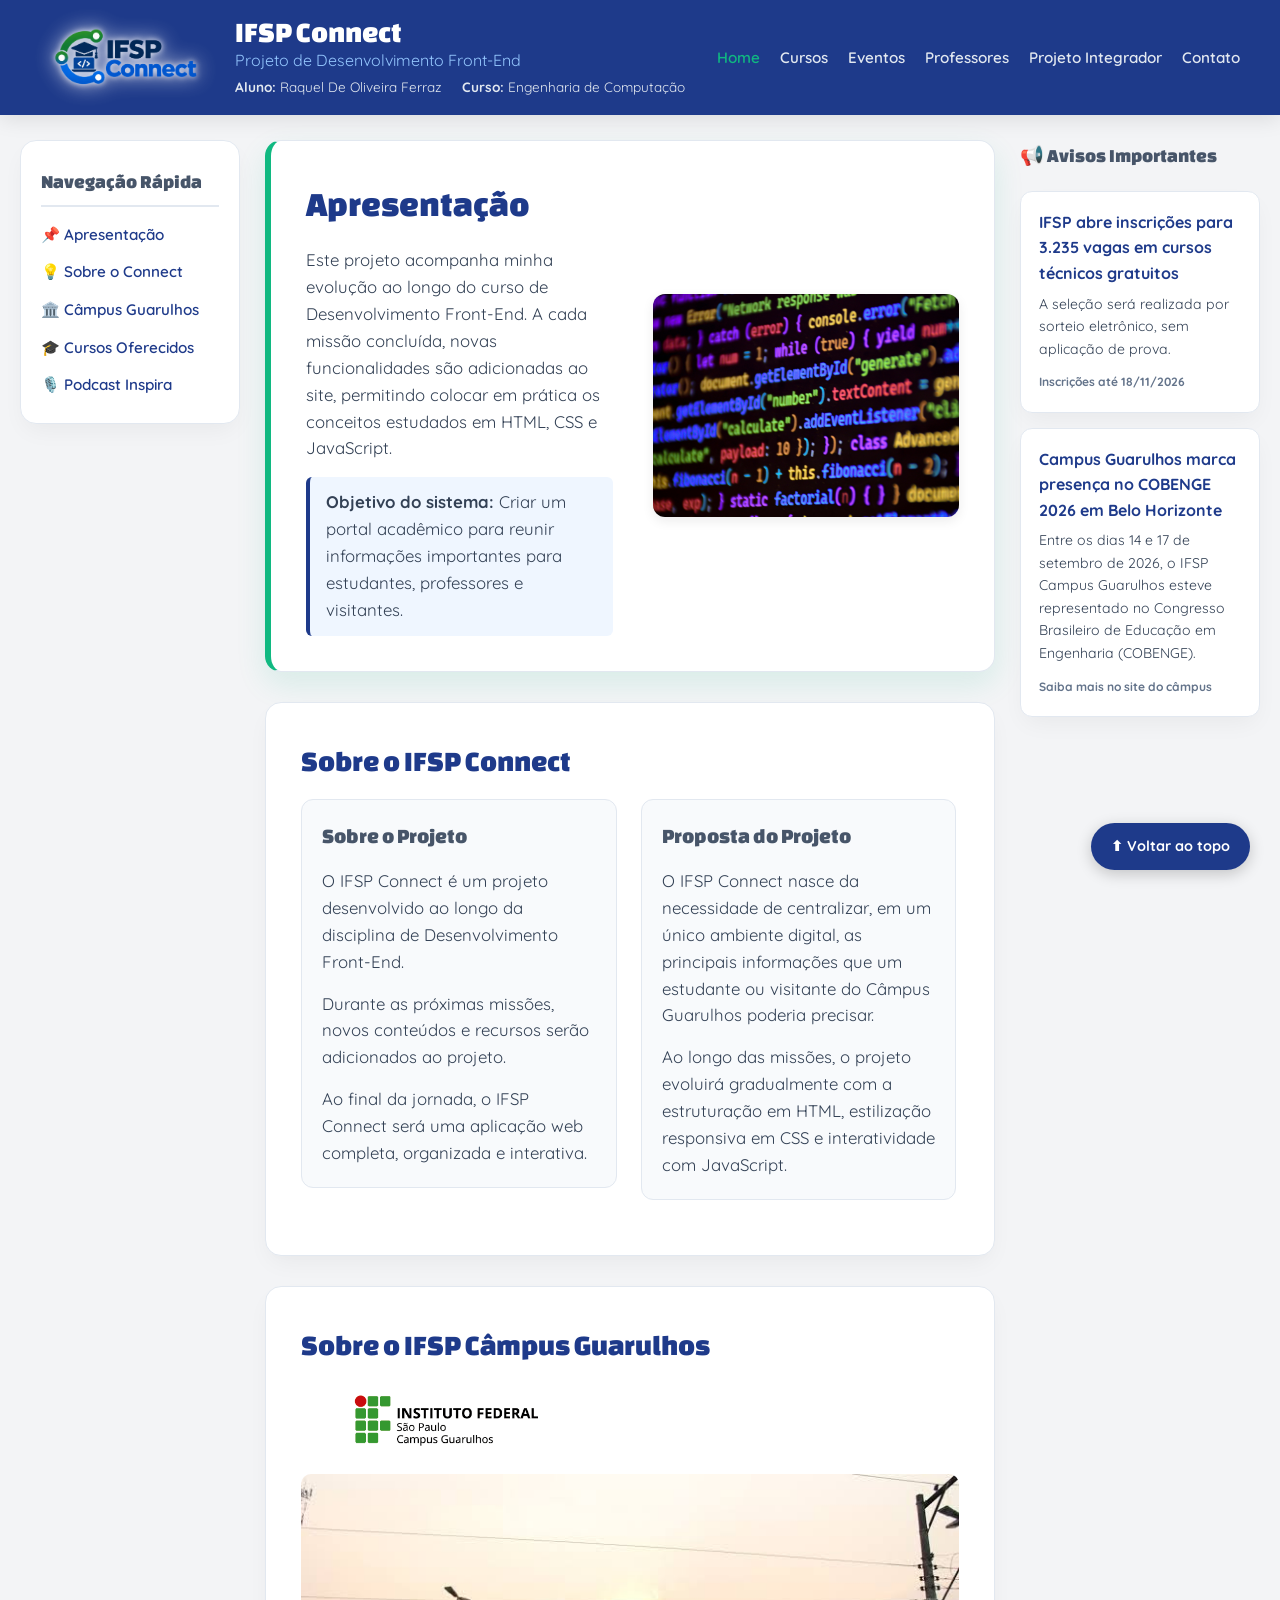
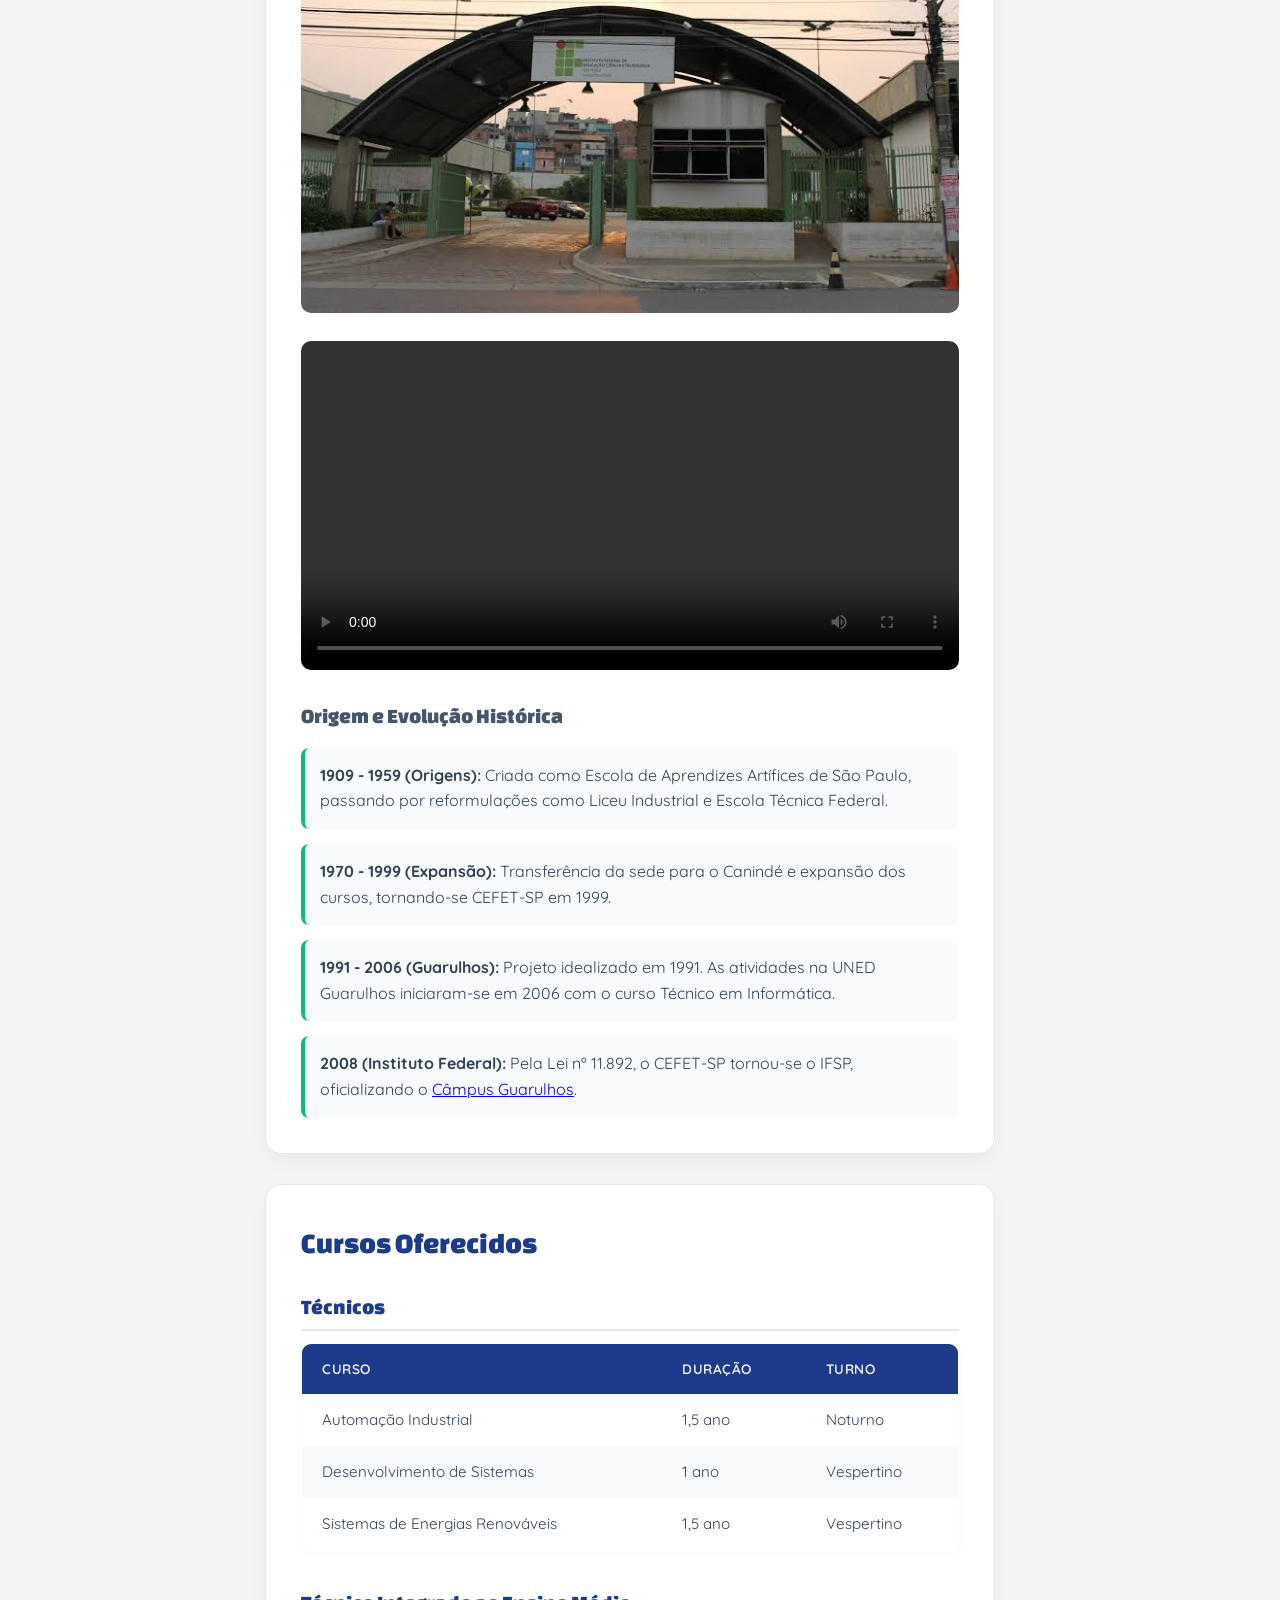
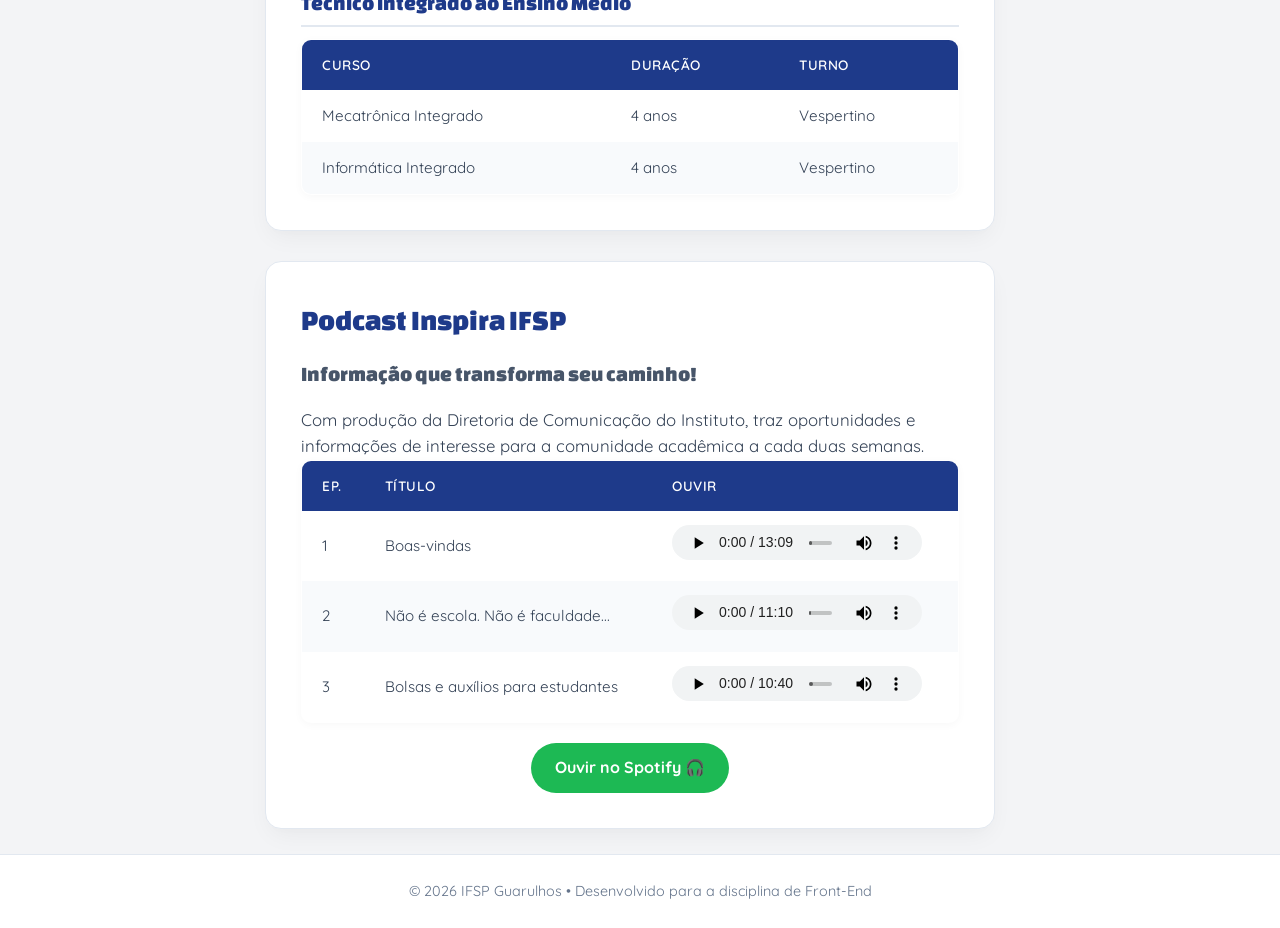
==== index.html @ 39aa789d "IFSP Connect e Projeto Integrador" ====
<!DOCTYPE html>
<html lang="pt-BR">

<head>
    <meta charset="UTF-8">
    <meta name="viewport" content="width=device-width, initial-scale=1.0">
    <link rel="stylesheet" type="text/css" href="css/estilo.css">
    <title>Raquel Ferraz - IFSP Connect</title>
    <link rel="icon" type="image/png" href="icones/favicon.png">
</head>

<body id="top" class="grid-layout">

    <!-- 1. CABEÇALHO OCUPANDO TODA A LARGURA -->
    <header class="header-area">
        <div class="header-left">
            <div class="Logo">
                <img src="imagens/ifsp-connect-azul.png" alt="Imagem Connect em azul">
            </div>
    
            <div id="TPrincipal">
                <h1 id="principal">IFSP Connect</h1>
                <h2 class="Curso">Projeto de Desenvolvimento Front-End</h2>
                <div class="InfoAluno">
                    <p><strong>Aluno:</strong> Raquel De Oliveira Ferraz</p>
                    <p><strong>Curso:</strong> Engenharia de Computação</p>
                </div>
            </div>
        </div>
    
        <!-- Menu principal com Flexbox -->
        <nav class="menu-navegacao">
            <ul>
                <li><a href="index.html" class="active">Home</a></li>
                <li><a href="paginas/cursos.html">Cursos</a></li>
                <li><a href="paginas/eventos.html">Eventos</a></li>
                <li><a href="paginas/professores.html">Professores</a></li>
                <li><a href="paginas/projeto.html">Projeto Integrador</a></li>
                <li><a href="paginas/contato.html">Contato</a></li>
            </ul>
        </nav>
    </header>

    <!-- 2. MENU LATERAL -->
    <aside class="sidebar-area">
        <h3>Navegação Rápida</h3>
        <nav class="menu-lateral-links">
            <ul>
                <li><a href="#apresentacao">📌 Apresentação</a></li>
                <li><a href="#sobre-connect">💡 Sobre o Connect</a></li>
                <li><a href="#sobre-campus">🏛️ Câmpus Guarulhos</a></li>
                <li><a href="#cursos-oferecidos">🎓 Cursos Oferecidos</a></li>
                <li><a href="#podcast-inspira">🎙️ Podcast Inspira</a></li>
            </ul>
        </nav>
    </aside>

    <!-- 3. ÁREA PRINCIPAL DE CONTEÚDO (CONTEÚDO COMPLETO PRESERVADO) -->
    <main class="main-area">

        <!-- Seção Hero / Apresentação -->
        <section id="apresentacao" class="card hero-card destaque">
            <div class="bloco1">
                <h1>Apresentação</h1>
                <p>
                    Este projeto acompanha minha evolução ao longo do curso de Desenvolvimento Front-End.
                    A cada missão concluída, novas funcionalidades são adicionadas ao site, permitindo
                    colocar em prática os conceitos estudados em HTML, CSS e JavaScript.
                </p>
                <p class="highlight-text">
                    <strong>Objetivo do sistema:</strong> Criar um portal acadêmico para reunir informações importantes
                    para estudantes, professores e visitantes.
                </p>
            </div>
        
            <div class="bloco2">
                <img src="imagens/imgfront.jpg" alt="Imagem Ilustrativa Front-End">
            </div>
        </section>

        <!-- Seção Sobre o IFSP Connect / Notícias -->
        <section id="sobre-connect" class="card Connect">
            <h2>Sobre o IFSP Connect</h2>
            <div class="noticias-container">
                <article class="card-noticia">
                    <h3>Sobre o Projeto</h3>
                    <p>O IFSP Connect é um projeto desenvolvido ao longo da disciplina de Desenvolvimento Front-End.</p>
                    <p>Durante as próximas missões, novos conteúdos e recursos serão adicionados ao projeto.</p>
                    <p>Ao final da jornada, o IFSP Connect será uma aplicação web completa, organizada e interativa.</p>
                </article>

                <article class="card-noticia">
                    <h3>Proposta do Projeto</h3>
                    <p>
                        O IFSP Connect nasce da necessidade de centralizar, em um único ambiente digital,
                        as principais informações que um estudante ou visitante do Câmpus Guarulhos poderia precisar.
                    </p>
                    <p>
                        Ao longo das missões, o projeto evoluirá gradualmente com a estruturação em HTML, estilização responsiva em CSS e interatividade com JavaScript.
                    </p>
                </article>
            </div>
        </section>

        <!-- Seção Sobre o Câmpus Guarulhos -->
        <section id="sobre-campus" class="card Sobre">
            <div class="ImgsIF">
                <h2>Sobre o IFSP Câmpus Guarulhos</h2>
                <div class="media-grid">
                    <img src="imagens/campus-ifsp.png" alt="Logo oficial do IFSP Guarulhos" class="logo-campus">
                    <a href="https://gru.ifsp.edu.br" target="_blank" class="img-link">
                        <img src="imagens/IFSP-Guarulhos.jpg" alt="Fachada IFSP Guarulhos">
                    </a>
                </div>
                
                <div class="video-container">
                    <video controls>
                        <source src="video/Apresentação_IFSP_Gru.mp4" type="video/mp4">
                        Seu navegador não suporta a tag de vídeo.
                    </video>
                </div>
            </div>
        
            <div class="HistIF">
                <h3>Origem e Evolução Histórica</h3>
                <ul class="timeline">
                    <li>
                        <strong>1909 - 1959 (Origens):</strong> Criada como Escola de Aprendizes Artífices de São Paulo, passando por reformulações como Liceu Industrial e Escola Técnica Federal.
                    </li>
                    <li>
                        <strong>1970 - 1999 (Expansão):</strong> Transferência da sede para o Canindé e expansão dos cursos, tornando-se CEFET-SP em 1999.
                    </li>
                    <li>
                        <strong>1991 - 2006 (Guarulhos):</strong> Projeto idealizado em 1991. As atividades na UNED Guarulhos iniciaram-se em 2006 com o curso Técnico em Informática.
                    </li>
                    <li>
                        <strong>2008 (Instituto Federal):</strong> Pela Lei nº 11.892, o CEFET-SP tornou-se o IFSP, oficializando o <a href="https://gru.ifsp.edu.br/instituicao.html" target="_blank">Câmpus Guarulhos</a>.
                    </li>
                </ul>
            </div>
        </section>

        <!-- Seção Cursos -->
        <section id="cursos-oferecidos" class="card Cursos">
            <h2>Cursos Oferecidos</h2>
            
            <div class="tables-grid">
                <div class="table-wrapper">
                    <h3>Técnicos</h3>
                    <table>
                        <thead>
                            <tr>
                                <th>Curso</th>
                                <th>Duração</th>
                                <th>Turno</th>
                            </tr>
                        </thead>
                        <tbody>
                            <tr>
                                <td>Automação Industrial</td>
                                <td>1,5 ano</td>
                                <td>Noturno</td>
                            </tr>
                            <tr>
                                <td>Desenvolvimento de Sistemas</td>
                                <td>1 ano</td>
                                <td>Vespertino</td>
                            </tr>
                            <tr>
                                <td>Sistemas de Energias Renováveis</td>
                                <td>1,5 ano</td>
                                <td>Vespertino</td>
                            </tr>
                        </tbody>
                    </table>
                </div>

                <div class="table-wrapper">
                    <h3>Técnico Integrado ao Ensino Médio</h3>
                    <table>
                        <thead>
                            <tr>
                                <th>Curso</th>
                                <th>Duração</th>
                                <th>Turno</th>
                            </tr>
                        </thead>
                        <tbody>
                            <tr>
                                <td>Mecatrônica Integrado</td>
                                <td>4 anos</td>
                                <td>Vespertino</td>
                            </tr>
                            <tr>
                                <td>Informática Integrado</td>
                                <td>4 anos</td>
                                <td>Vespertino</td>
                            </tr>
                        </tbody>
                    </table>
                </div>
            </div>
        </section>

        <!-- Seção Podcast (PRESERVADA) -->
        <section id="podcast-inspira" class="card Podcast">
            <div class="TexPodcast">
                <h2>Podcast Inspira IFSP</h2>
                <h3>Informação que transforma seu caminho!</h3>
                <p>Com produção da Diretoria de Comunicação do Instituto, traz oportunidades e informações de interesse para a comunidade acadêmica a cada duas semanas.</p>
            </div>

            <div class="table-wrapper">
                <table>
                    <thead>
                        <tr>
                            <th>Ep.</th>
                            <th>Título</th>
                            <th>Ouvir</th>
                        </tr>
                    </thead>
                    <tbody>
                        <tr>
                            <td>1</td>
                            <td>Boas-vindas</td>
                            <td>
                                <audio controls>
                                    <source src="audio/Inspira_IFSP_T02E01_Boas-vindas.mp3" type="audio/mp3">
                                </audio>
                            </td>
                        </tr>
                        <tr>
                            <td>2</td>
                            <td>Não é escola. Não é faculdade...</td>
                            <td>
                                <audio controls>
                                    <source src="audio/Inspira_IFSP_T02E02_Não_é_escola.mp3" type="audio/mp3">
                                </audio>
                            </td>
                        </tr>
                        <tr>
                            <td>3</td>
                            <td>Bolsas e auxílios para estudantes</td>
                            <td>
                                <audio controls>
                                    <source src="audio/Inspira_IFSP_T02E03_Como_ganhar.mp3" type="audio/mp3">
                                </audio>
                            </td>
                        </tr>
                    </tbody>
                </table>
            </div>

            <div class="spotify-link">
                <a href="https://open.spotify.com/show/6tR2147NIunQ8WrYKGiWnO" target="_blank" class="btn-spotify">
                    Ouvir no Spotify 🎧
                </a>
            </div>
        </section>

    </main>

    <!-- 4. BARRA LATERAL DE AVISOS -->
    <aside class="avisos-area">
        <h3>📢 Avisos Importantes</h3>
        
        <div class="card-aviso">
            <h4>IFSP abre inscrições para 3.235 vagas em cursos técnicos gratuitos</h4>
            <p> A seleção será realizada por sorteio eletrônico, sem aplicação de prova.</p>
            <span class="data-aviso">Inscrições até 18/11/2026</span>
        </div>

        <div class="card-aviso">
            <h4>Campus Guarulhos marca presença no COBENGE 2026 em Belo Horizonte</h4>
            <p>Entre os dias 14 e 17 de setembro de 2026, o IFSP Campus Guarulhos esteve representado no Congresso Brasileiro de Educação em Engenharia (COBENGE).</p>
            <span class="data-aviso">Saiba mais no site do câmpus</span>
        </div>

    </aside>

    <!-- Botão Voltar ao Topo -->
    <a href="#top" class="btn-topo" title="Voltar ao topo">⬆ Voltar ao topo</a>

    <!-- 5. RODAPÉ OCUPANDO TODA A LARGURA -->
    <footer class="footer-area">
        <p>© 2026 IFSP Guarulhos • Desenvolvido para a disciplina de Front-End</p>
    </footer>

</body>
</html>
---- css/estilo.css ----
@import url('https://fonts.googleapis.com/css2?family=Changa+One&family=Quicksand:wght@400;500;600;700&display=swap');

/* RESET E VARIÁVEIS DE COR */
* {
    margin: 0;
    padding: 0;
    box-sizing: border-box;
}

:root {
    --bg-page: #F3F4F6;            
    --card-bg: #FFFFFF;            
    --primary-blue: #1E3A8A;       
    --accent-green: #10B981;      
    --text-main: #334155;          
    --text-muted: #64748B;         
    --border-color: #E2E8F0;       
    --shadow-soft: 0 10px 25px -5px rgba(0, 0, 0, 0.05), 0 8px 10px -6px rgba(0, 0, 0, 0.01);
}

html {
    scroll-behavior: smooth;
}

body {
    font-family: 'Quicksand', sans-serif;
    background-color: var(--bg-page);
    color: var(--text-main);
    line-height: 1.6;
}

/* 1. ESTRUTURA PRINCIPAL COM CSS GRID */
.grid-layout {
    display: grid;
    grid-template-areas:
        "header  header   header"
        "sidebar main     avisos"
        "footer  footer   footer";
    grid-template-columns: 240px 1fr 260px;
    grid-template-rows: auto 1fr auto;
    min-height: 100vh;
    gap: 25px;
}

/* CABEÇALHO UNIFICADO E IDÊNTICO À PÁGINA DE CURSOS */
   .header-area {
    grid-area: header;
    background-color: var(--primary-blue);
    padding: 15px 40px;
    display: flex;
    align-items: center;            
    justify-content: space-between; 
    position: sticky;
    top: 0;
    z-index: 1000;
    box-shadow: 0 4px 20px rgba(0, 0, 0, 0.1);
}

.header-left {
    display: flex;
    align-items: center;
    gap: 25px;                      
}

.Logo img {
    max-width: 170px;
    height: auto;
    display: block;
    filter: drop-shadow(0px 0px 3px rgba(255, 255, 255, 0.95)) 
            drop-shadow(0px 0px 10px rgba(255, 255, 255, 0.7));
    transition: filter 0.3s ease;
}

.Logo img:hover {
    filter: drop-shadow(0px 0px 4px rgba(255, 255, 255, 1)) 
            drop-shadow(0px 0px 14px rgba(255, 255, 255, 0.9));
}

#TPrincipal {
    display: flex;
    flex-direction: column;
    gap: 2px;
    margin: 0;
    padding: 0;
}

#principal {
    color: #FFFFFF;
    font-family: 'Changa One', cursive, sans-serif;
    font-size: 1.8rem;
    line-height: 1.1;       
    margin: 0;
}

.Curso {
    color: #93C5FD;
    font-family: 'Quicksand', sans-serif;
    font-size: 1rem;
    font-weight: 400; 
    line-height: 1.2;
    margin: 0;
}

.InfoAluno {
    color: #E2E8F0;
    display: flex;
    flex-direction: row;
    gap: 20px;
    font-size: 0.85rem;
    margin-top: 4px;
}

.InfoAluno p {
    margin: 0;
    color: #E2E8F0;
    font-weight: 400;
}

.InfoAluno strong {
    color: #E2E8F0;
    font-weight: 700;
}

/* MENU DE NAVEGAÇÃO SUPERIOR (FLEXBOX) */
nav.menu-navegacao ul {
    display: flex;
    list-style: none;
    gap: 20px;
    align-items: center;
    margin: 0;
    padding: 0;
}

nav a {
    text-decoration: none;
    color: #E2E8F0;
    font-weight: 600;
    font-size: 0.95rem;
    transition: color 0.2s ease;
}

nav a:hover, nav a.active {
    color: var(--accent-green);
}

/* MENU LATERAL (SIDEBAR)*/
.sidebar-area {
    grid-area: sidebar;
    background-color: var(--card-bg);
    border-radius: 16px;
    padding: 25px 20px;
    margin-left: 20px;
    height: fit-content;
    border: 1px solid var(--border-color);
    box-shadow: var(--shadow-soft);
    position: sticky;
    top: 100px;
}

.sidebar-area h3 {
    font-size: 1.2rem;
    margin-bottom: 15px;
    border-bottom: 2px solid var(--border-color);
    padding-bottom: 8px;
}

.menu-lateral-links ul {
    list-style: none;
    display: flex;
    flex-direction: column;
    gap: 12px;
}

.menu-lateral-links a {
    text-decoration: none;
    color: var(--primary-blue);
    font-weight: 600;
    font-size: 0.95rem;
    transition: color 0.2s ease;
}

.menu-lateral-links a:hover {
    color: var(--accent-green);
}

/* ÁREA PRINCIPAL DE CONTEÚDO (MAIN)*/
.main-area {
    grid-area: main;
    display: flex;
    flex-direction: column;
    gap: 30px;
}

.card {
    background-color: var(--card-bg);
    border-radius: 16px;
    padding: 35px;
    box-shadow: var(--shadow-soft);
    border: 1px solid var(--border-color);
}

.card.destaque {
    border-left: 6px solid var(--accent-green);
    box-shadow: 0 12px 30px rgba(16, 185, 129, 0.12);
}

.card p {
    font-size: 1.05rem;
    color: var(--text-main);
    line-height: 1.6;
    margin-bottom: 15px;
}

.card p:last-child {
    margin-bottom: 0;
}

h1, h2, h3 {
    font-family: 'Changa One', cursive, sans-serif;
    color: var(--primary-blue);
    margin-bottom: 15px;
    font-weight: 400;
}

h1 { font-size: 2.2rem; }
h2 { font-size: 1.8rem; }
h3 { font-size: 1.3rem; color: #475569; }

/* SEÇÃO HERO */
.hero-card {
    display: flex;
    align-items: center;
    justify-content: space-between;
    gap: 40px;
}

.bloco1 { flex: 1; }

.highlight-text {
    background-color: #EFF6FF;
    border-left: 4px solid var(--primary-blue);
    padding: 12px 16px;
    border-radius: 6px;
}

.bloco2 {
    flex: 1;
    display: flex;
    justify-content: center;
}

.bloco2 img {
    width: 100%;
    max-width: 420px;
    height: auto;
    border-radius: 12px;
    box-shadow: 0 4px 12px rgba(0,0,0,0.08);
}

/* NOTÍCIAS COM INLINE-FLEX E FLEXBOX INTERNO */
.noticias-container {
    width: 100%;
    margin-top: 15px;
}

.card-noticia {
    display: inline-flex;
    flex-direction: column;
    justify-content: space-between;
    width: 48%;
    vertical-align: top;
    background-color: #F8FAFC;
    border: 1px solid var(--border-color);
    border-radius: 12px;
    padding: 20px;
    margin-right: 3%;
    margin-bottom: 20px;
    box-sizing: border-box;
}

.card-noticia:nth-child(2n) { margin-right: 0; }

.card-noticia .btn-link, 
.card-noticia button,
.hero-card .btn-primary {
    margin-top: auto;
    align-self: flex-start;
}

/* CÂMPUS GUARULHOS */
.Sobre {
    display: flex;
    flex-direction: column;
    gap: 30px;
}

.media-grid {
    display: flex;
    align-items: center;
    gap: 20px;
    margin-bottom: 20px;
    flex-wrap: wrap;
}

.logo-campus {
    max-width: 200px;
    margin-left: 45px;
}

.img-link img {
    max-width: 100%;
    border-radius: 10px;
}

.video-container video {
    width: 100%;
    max-width: 900px;
    border-radius: 10px;
    display: block;
    margin: 0 auto;
}

.timeline {
    list-style: none;
    display: flex;
    flex-direction: column;
    gap: 15px;
}

.timeline li {
    background: #F8FAFC;
    padding: 15px;
    border-radius: 8px;
    border-left: 4px solid var(--accent-green);
}

/* TABELAS */
.tables-grid {
    display: flex;
    flex-direction: column;
    gap: 35px;
    margin-top: 25px;
}

.table-wrapper { width: 100%; }

.table-wrapper h3 {
    margin-bottom: 12px;
    font-size: 1.3rem;
    color: var(--primary-blue);
    border-bottom: 2px solid var(--border-color);
    padding-bottom: 5px;
}

table {
    width: 100%;
    border-collapse: collapse;
    background: #FFFFFF;
    border-radius: 10px;
    overflow: hidden;
    border: 1px solid var(--border-color);
    box-shadow: 0 2px 8px rgba(0, 0, 0, 0.03);
}

th, td {
    padding: 14px 20px;
    text-align: left;
    font-size: 0.95rem;
}

th {
    background-color: var(--primary-blue);
    color: #FFFFFF;
    font-weight: 600;
    text-transform: uppercase;
    font-size: 0.85rem;
    letter-spacing: 0.5px;
}

tr:nth-child(even) { background-color: #F8FAFC; }
tr:hover { background-color: #EFF6FF; }

/* PODCAST */
.Podcast audio {
    width: 250px;
    height: 35px;
}

.spotify-link {
    margin-top: 20px;
    text-align: center;
}

.btn-spotify {
    display: inline-block;
    background-color: #1DB954;
    color: #FFFFFF;
    padding: 12px 24px;
    border-radius: 30px;
    text-decoration: none;
    font-weight: bold;
    transition: transform 0.2s;
}

.btn-spotify:hover { transform: scale(1.05); }

/* BARRA LATERAL PARA AVISOS */
.avisos-area {
    grid-area: avisos;
    margin-right: 20px;
    display: flex;
    flex-direction: column;
    gap: 15px;
    position: sticky;
    top: 100px;
    height: fit-content;
}

.avisos-area h3 {
    font-size: 1.2rem;
    margin-bottom: 5px;
}

.card-aviso {
    background-color: var(--card-bg);
    padding: 18px;
    border-radius: 12px;
    border-left: 4px solid var(--accent-green);
    border: 1px solid var(--border-color);
    box-shadow: var(--shadow-soft);
}

.card-aviso h4 {
    color: var(--primary-blue);
    font-size: 1rem;
    margin-bottom: 6px;
}

.card-aviso p {
    font-size: 0.88rem;
    color: var(--text-main);
    margin-bottom: 8px;
}

.data-aviso {
    font-size: 0.75rem;
    color: var(--text-muted);
    font-weight: bold;
}

/* BOTÃO VOLTAR AO TOPO E RODAPÉ */
.btn-topo {
    position: fixed;
    bottom: 30px;
    right: 30px;
    background-color: var(--primary-blue);
    color: #FFFFFF;
    padding: 12px 20px;
    border-radius: 30px;
    text-decoration: none;
    font-weight: bold;
    font-size: 0.9rem;
    box-shadow: 0 4px 15px rgba(0, 0, 0, 0.2);
    z-index: 1050;
    transition: all 0.3s ease;
}

.btn-topo:hover {
    background-color: var(--accent-green);
    transform: translateY(-3px);
    color: #FFFFFF;
}

.footer-area {
    grid-area: footer;
    text-align: center;
    padding: 25px;
    color: var(--text-muted);
    font-size: 0.9rem;
    border-top: 1px solid var(--border-color);
    background-color: #FFFFFF;
}

/* RESPONSIVIDADE COM CSS GRID */
@media (max-width: 992px) {
    .grid-layout {
        grid-template-areas:
            "header"
            "sidebar"
            "main"
            "avisos"
            "footer";
        grid-template-columns: 1fr;
    }

    .sidebar-area, .avisos-area {
        margin: 0 20px;
        position: static;
    }

    .card-noticia {
        width: 100%;
        margin-right: 0;
    }
}
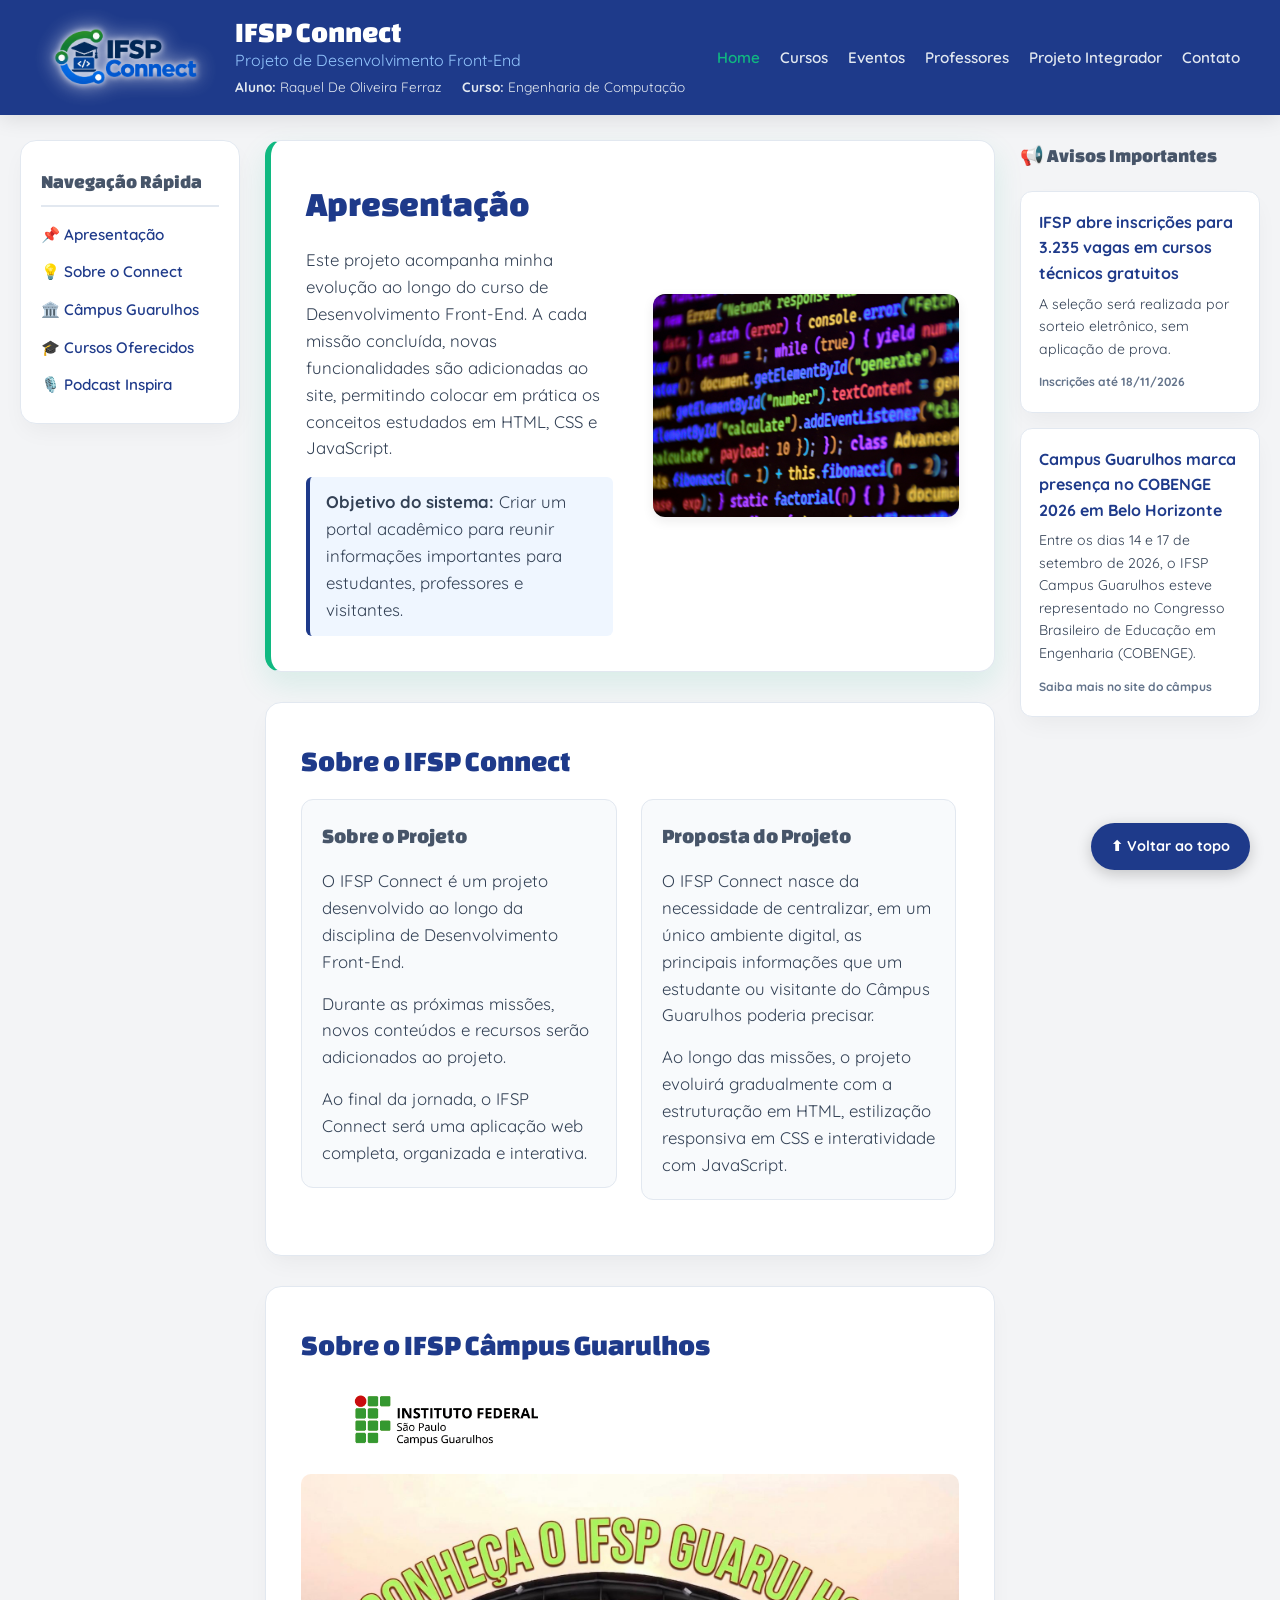
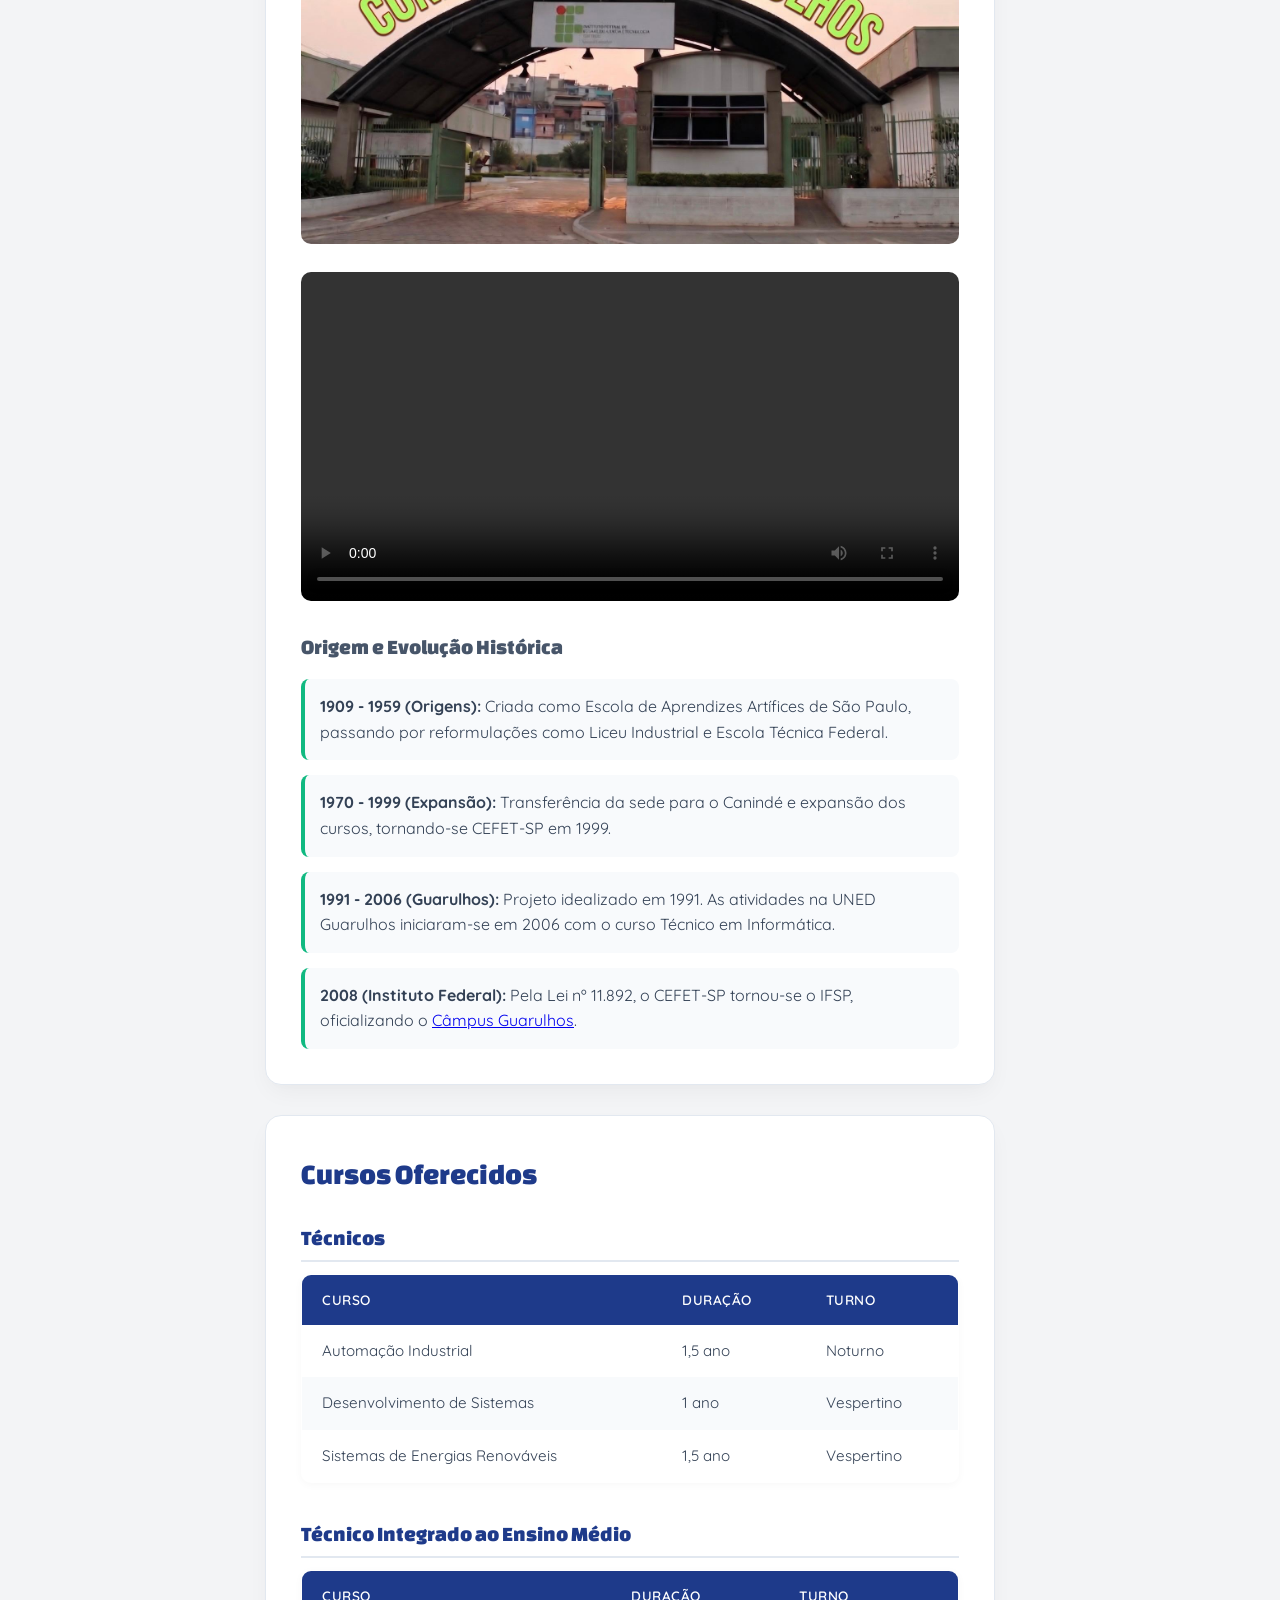
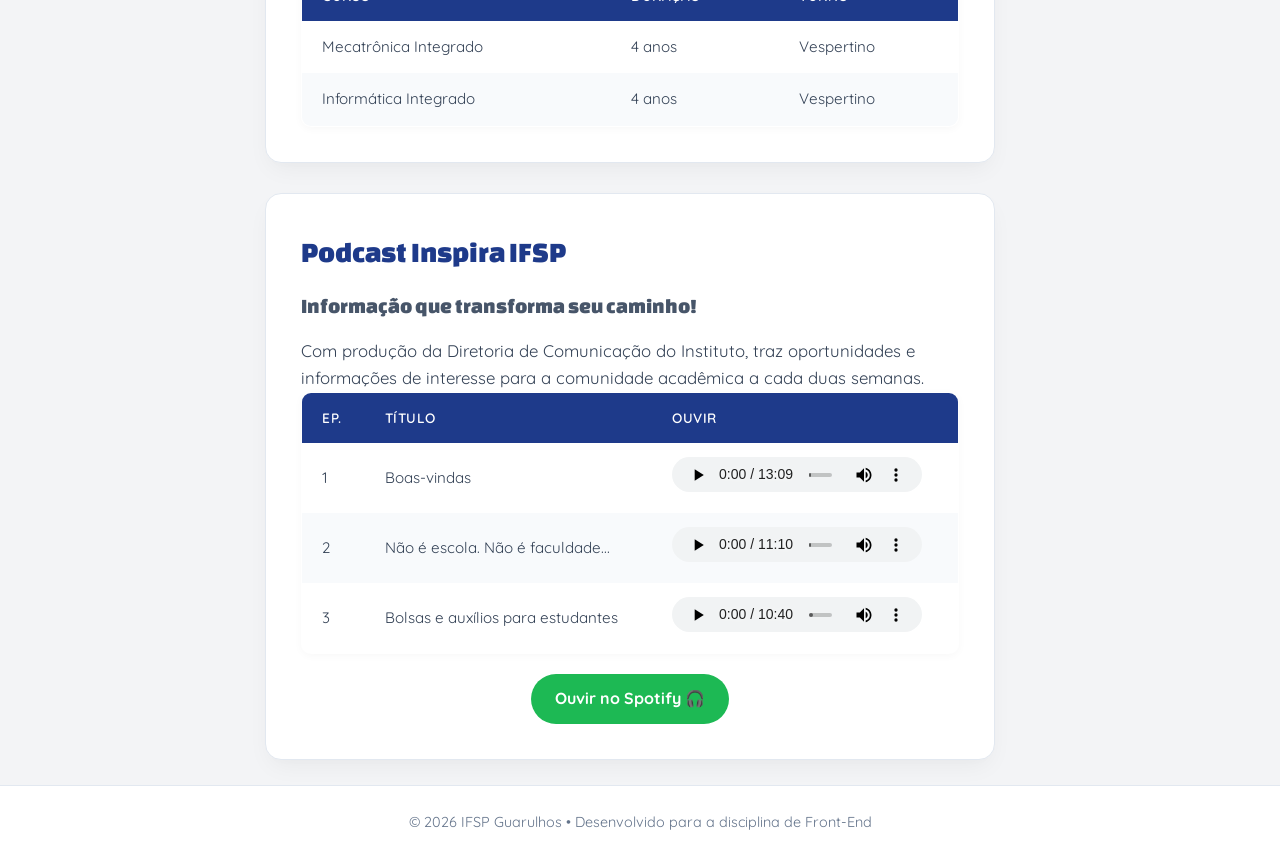
==== commit 12f35d85: "index.html" ====
--- a/index.html
+++ b/index.html
@@ -109,7 +109,7 @@
                 <div class="media-grid">
                     <img src="imagens/campus-ifsp.png" alt="Logo oficial do IFSP Guarulhos" class="logo-campus">
                     <a href="https://gru.ifsp.edu.br" target="_blank" class="img-link">
-                        <img src="imagens/IFSP-Guarulhos.jpg" alt="Fachada IFSP Guarulhos">
+                        <img src="imagens/IFSP.jpeg" alt="Fachada IFSP Guarulhos">
                     </a>
                 </div>
                 
@@ -287,4 +287,4 @@
     </footer>
 
 </body>
-</html>+</html>
